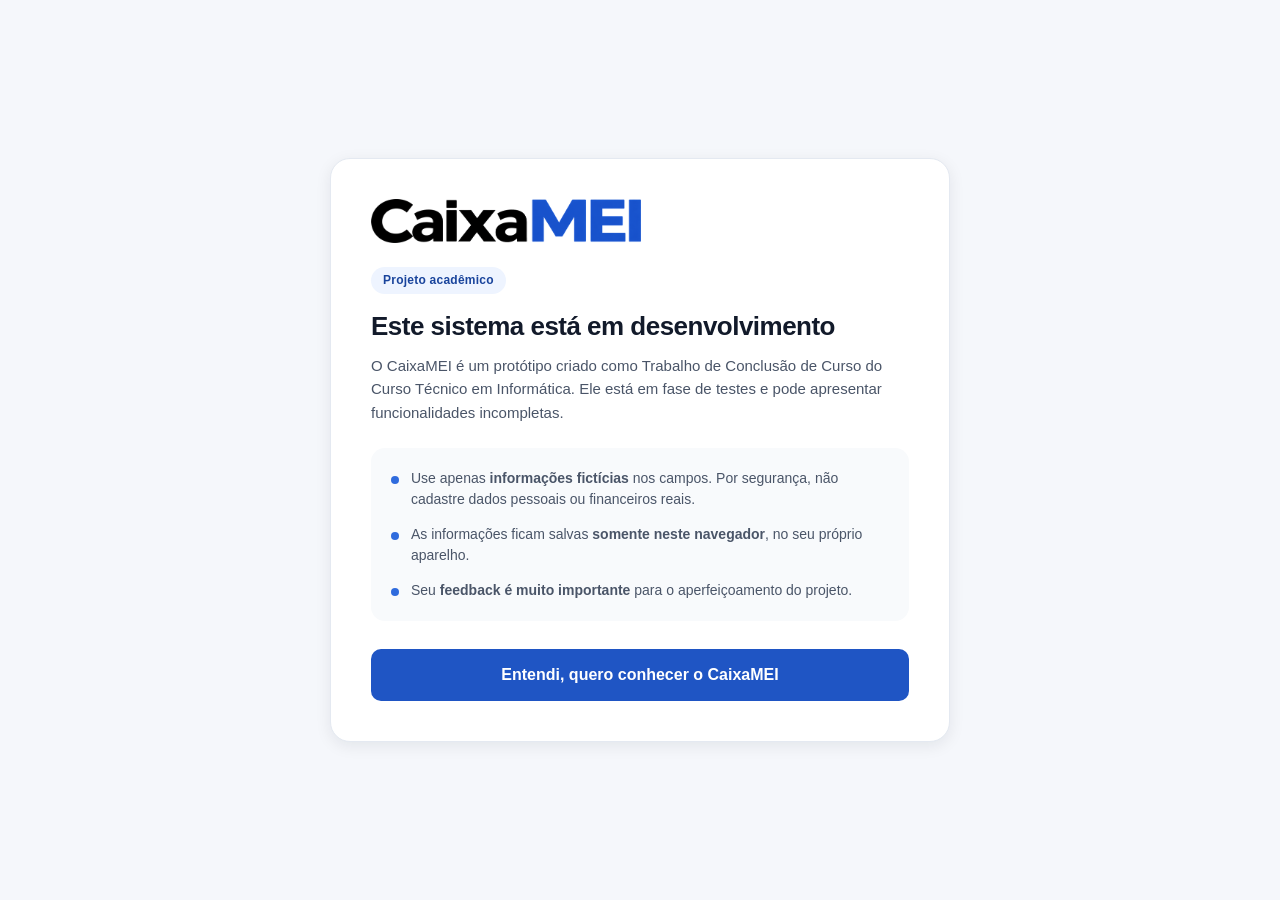
==== analises.html @ 07a28aeb "Adiciona historico, analises, obrigacoes, relatorios e configuracoes" ====
<!DOCTYPE html>
<html lang="pt-BR">
<head>
<meta charset="UTF-8">
<meta name="viewport" content="width=device-width, initial-scale=1">
<title>CaixaMEI | Análises</title>
<link rel="icon" type="image/png" href="assets/favicon.png">
<link rel="stylesheet" href="css/style.css">
</head>
<body class="sistema">

<!-- Fundo escuro que aparece atrás do menu no celular -->
<div class="fundo-menu" id="fundo-menu"></div>

<aside class="sidebar" id="sidebar">
  <img class="logo-sidebar" src="assets/logo-caixamei.png" alt="CaixaMEI">

  <nav class="nav">
      <a class="nav-item" href="inicio.html"><svg class="ico" viewBox="0 0 24 24"><path d="M4 11.5 12 5l8 6.5"/><path d="M6 10.5V19h12v-8.5"/></svg> Início</a>
      <a class="nav-item" href="fechar.html"><svg class="ico" viewBox="0 0 24 24"><rect x="4" y="5" width="16" height="15" rx="2"/><path d="M4 10h16M9 3v4M15 3v4"/><path d="m9.5 15 2 2 3.5-4"/></svg> Fechar o dia</a>
      <a class="nav-item" href="historico.html"><svg class="ico" viewBox="0 0 24 24"><path d="M4 6h16M4 12h16M4 18h10"/></svg> Histórico</a>
      <a class="nav-item ativo" href="analises.html"><svg class="ico" viewBox="0 0 24 24"><path d="M5 19V9M12 19V5M19 19v-6"/></svg> Análises</a>
      <a class="nav-item" href="obrigacoes.html"><svg class="ico" viewBox="0 0 24 24"><circle cx="12" cy="12" r="8"/><path d="M12 8v4.5l3 1.5"/></svg> Obrigações</a>
      <a class="nav-item" href="relatorios.html"><svg class="ico" viewBox="0 0 24 24"><path d="M7 4h7l4 4v12H7z"/><path d="M14 4v4h4M10 13h5M10 16h5"/></svg> Relatórios</a>
      <a class="nav-item" href="configuracoes.html"><svg class="ico" viewBox="0 0 24 24"><circle cx="12" cy="12" r="3"/><path d="M12 4v2M12 18v2M4 12h2M18 12h2M6.3 6.3l1.4 1.4M16.3 16.3l1.4 1.4M17.7 6.3l-1.4 1.4M7.7 16.3l-1.4 1.4"/></svg> Configurações</a>
  </nav>

  <div class="sidebar-rodape">
    <p class="sidebar-negocio" id="sidebar-negocio"></p>
    <p class="sidebar-legenda">Dados salvos neste navegador</p>
    <button class="link-botao" type="button" id="btn-sair">Sair da conta</button>
  </div>
</aside>

<div class="coluna">

  <header class="topo">
    <button class="icone-btn so-mobile" type="button" id="btn-menu" aria-label="Abrir menu">
      <svg class="ico" viewBox="0 0 24 24"><path d="M4 7h16M4 12h16M4 17h16"/></svg>
    </button>
    <div class="topo-info">
      <h1 class="topo-titulo">Análises</h1>
      <p class="topo-sub" id="topo-sub"></p>
    </div>
    <a class="btn btn-primario topo-cta" href="fechar.html">Fechar o dia</a>
  </header>

  <main class="main">

    <!-- Faixa que avisa quando os dados na tela são de demonstração -->
    <div class="faixa-demo nao-imprimir" id="faixa-demo">
      <span>Você está vendo <strong>dados de demonstração</strong>, criados pelo sistema para teste.</span>
      <button class="btn btn-sm btn-secundario" type="button" id="btn-remover-demo-faixa">
        Remover dados de demonstração
      </button>
    </div>

    <div id="conteudo-analises"></div>

  </main>
</div>

<nav class="barra-inferior">
    <a class="barra-item" href="inicio.html"><svg class="ico" viewBox="0 0 24 24"><path d="M4 11.5 12 5l8 6.5"/><path d="M6 10.5V19h12v-8.5"/></svg><span>Início</span></a>
    <a class="barra-item" href="fechar.html"><svg class="ico" viewBox="0 0 24 24"><rect x="4" y="5" width="16" height="15" rx="2"/><path d="M4 10h16M9 3v4M15 3v4"/><path d="m9.5 15 2 2 3.5-4"/></svg><span>Fechar</span></a>
    <a class="barra-item" href="historico.html"><svg class="ico" viewBox="0 0 24 24"><path d="M4 6h16M4 12h16M4 18h10"/></svg><span>Histórico</span></a>
    <a class="barra-item ativo" href="analises.html"><svg class="ico" viewBox="0 0 24 24"><path d="M5 19V9M12 19V5M19 19v-6"/></svg><span>Análises</span></a>
    <button class="barra-item" type="button" id="barra-mais"><svg class="ico" viewBox="0 0 24 24"><path d="M4 7h16M4 12h16M4 17h16"/></svg><span>Mais</span></button>
</nav>

<div class="avisos" id="avisos"></div>

<script src="js/funcoes.js"></script>
<script src="js/dados.js"></script>
<script src="js/calculos.js"></script>
<script src="js/componentes.js"></script>
<script src="js/menu.js"></script>
<script src="js/demonstracao.js"></script>
<script src="js/analises.js"></script>
</body>
</html>
---- css/style.css ----
/* CaixaMEI - folha de estilo única, usada por todas as telas.
   1. Variáveis   2. Básico   3. Componentes   4. Cadastro e login
   5. Apresentação   6. Layout do sistema   7. Telas internas
   8. Celular   9. Impressão */


/* 1. VARIÁVEIS ============================================================ */
:root {
  /* Azuis da marca */
  --azul-50:  #eef4ff;
  --azul-100: #dbe7ff;
  --azul-200: #bed2fd;
  --azul-300: #93b4fb;
  --azul-500: #2f6bdd;
  --azul-600: #1f55c4;
  --azul-700: #19449c;
  --azul-900: #112c63;

  /* Neutros */
  --branco: #ffffff;
  --fundo: #f5f7fb;
  --fundo-2: #f8fafc;
  --borda: #e4e9f1;
  --borda-forte: #cdd6e4;
  --texto: #121a2a;
  --texto-2: #4a5568;
  --texto-3: #74809a;

  /* Cores com significado */
  --positivo: #0a7b56;
  --positivo-fundo: #e7f6ef;
  --negativo: #b5341f;
  --negativo-fundo: #fdeceb;
  --atencao: #91590a;
  --atencao-fundo: #fdf3e2;
  --neutro-fundo: #eef1f6;

  /* Tipografia */
  --fonte: "Inter", -apple-system, BlinkMacSystemFont, "Segoe UI", Roboto,
           "Helvetica Neue", Arial, sans-serif;

  /* Arredondamento */
  --r-sm: 6px;
  --r-md: 10px;
  --r-lg: 14px;
  --r-xl: 20px;
  --r-full: 999px;

  /* Sombras */
  --sombra-1: 0 1px 2px rgba(18, 26, 42, .06);
  --sombra-2: 0 4px 16px rgba(18, 26, 42, .08);
  --sombra-3: 0 12px 40px rgba(18, 26, 42, .16);

  /* Medidas */
  --largura-sidebar: 248px;
  --altura-topo: 64px;
  --largura-conteudo: 1120px;
}


/* 2. ESTILOS BÁSICOS ====================================================== */
* {
  box-sizing: border-box;
}

body {
  margin: 0;
  background: var(--fundo);
  color: var(--texto);
  font-family: var(--fonte);
  font-size: 15px;
  line-height: 1.55;
  -webkit-font-smoothing: antialiased;
}

h1, h2, h3, h4, p, figure, blockquote {
  margin: 0;
}

ul, ol {
  margin: 0;
  padding: 0;
  list-style: none;
}

button, input, select, textarea {
  font-family: inherit;
  font-size: inherit;
  color: inherit;
}

a {
  color: var(--azul-600);
  text-decoration: none;
}

a:hover {
  text-decoration: underline;
}

svg.ico {
  width: 20px;
  height: 20px;
  fill: none;
  stroke: currentColor;
  stroke-width: 1.7;
  stroke-linecap: round;
  stroke-linejoin: round;
}

:focus-visible {
  outline: 2px solid var(--azul-500);
  outline-offset: 2px;
  border-radius: var(--r-sm);
}

/* Cada tela é um arquivo HTML separado. A classe do body diz qual é o tipo
   de página, porque o layout muda bastante entre elas. */

/* Aviso, cadastro, login e as duas perguntas iniciais */
body.centralizado {
  display: flex;
  justify-content: center;
  align-items: flex-start;
  min-height: 100vh;
  padding: 32px 16px;
}

/* Página de apresentação */
body.apresentacao {
  background: var(--branco);
}

/* Telas de dentro do sistema: menu lateral à esquerda e conteúdo à direita */
body.sistema {
  display: grid;
  grid-template-columns: var(--largura-sidebar) minmax(0, 1fr);
  min-height: 100vh;
}

/* O botão de menu só aparece em telas pequenas. */
.icone-btn.so-mobile {
  display: none;
}

/* Link de voltar no topo das telas iniciais */
.voltar {
  display: inline-flex;
  align-items: center;
  gap: 4px;
  margin-bottom: 20px;
  font-size: 14px;
  font-weight: 500;
  color: var(--texto-3);
}

.voltar:hover {
  color: var(--azul-600);
  text-decoration: none;
}

.voltar .ico {
  width: 18px;
  height: 18px;
}


/* 3. COMPONENTES ========================================================== */

/* --- Botões --- */
.btn {
  display: inline-flex;
  align-items: center;
  justify-content: center;
  gap: 8px;
  min-height: 44px;
  padding: 0 20px;
  border: 1px solid transparent;
  border-radius: var(--r-md);
  background: transparent;
  font-size: 15px;
  font-weight: 600;
  cursor: pointer;
  white-space: nowrap;
  transition: background 140ms ease, border-color 140ms ease, color 140ms ease;
}

.btn:hover {
  text-decoration: none;
}

.btn:disabled {
  opacity: .5;
  cursor: not-allowed;
}

.btn-primario {
  background: var(--azul-600);
  color: var(--branco);
}

.btn-primario:hover:not(:disabled) {
  background: var(--azul-700);
}

.btn-secundario {
  background: var(--branco);
  border-color: var(--borda-forte);
  color: var(--texto);
}

.btn-secundario:hover:not(:disabled) {
  background: var(--fundo-2);
  border-color: var(--texto-3);
}

.btn-sutil {
  color: var(--texto-2);
  padding: 0 12px;
}

.btn-sutil:hover:not(:disabled) {
  background: var(--neutro-fundo);
}

.btn-perigo {
  background: var(--negativo);
  color: var(--branco);
}

.btn-perigo:hover:not(:disabled) {
  filter: brightness(.93);
}

.btn-sm {
  min-height: 36px;
  padding: 0 14px;
  font-size: 13px;
}

.btn-grande {
  min-height: 52px;
  font-size: 16px;
}

.btn-bloco {
  width: 100%;
}

.icone-btn {
  display: inline-grid;
  place-items: center;
  width: 44px;
  height: 44px;
  border: 1px solid transparent;
  border-radius: var(--r-md);
  background: transparent;
  cursor: pointer;
  color: var(--texto-2);
}

.icone-btn:hover {
  background: var(--neutro-fundo);
}

.link-botao {
  border: 0;
  background: transparent;
  padding: 0;
  color: var(--azul-600);
  font-weight: 600;
  cursor: pointer;
  text-decoration: underline;
}

.acoes {
  display: flex;
  flex-wrap: wrap;
  gap: 8px;
}

.acoes-form {
  margin-top: 20px;
}

/* --- Campos de formulário --- */
.campo {
  display: flex;
  flex-direction: column;
  gap: 6px;
  margin-bottom: 16px;
}

.campo:last-child {
  margin-bottom: 0;
}

.campo-rotulo {
  font-size: 13px;
  font-weight: 500;
  color: var(--texto-2);
}

.campo-dica {
  font-size: 12px;
  color: var(--texto-3);
}

.campo-erro {
  font-size: 12px;
  color: var(--negativo);
  font-weight: 500;
  display: none;
}

.input, .select, .textarea {
  width: 100%;
  min-height: 44px;
  padding: 10px 12px;
  background: var(--branco);
  border: 1px solid var(--borda-forte);
  border-radius: var(--r-md);
  transition: border-color 140ms ease, box-shadow 140ms ease;
}

.input:hover, .select:hover, .textarea:hover {
  border-color: var(--texto-3);
}

.input:focus, .select:focus, .textarea:focus {
  outline: none;
  border-color: var(--azul-500);
  box-shadow: 0 0 0 3px var(--azul-100);
}

.input.errado {
  border-color: var(--negativo);
}

.input-moeda {
  font-weight: 600;
  font-size: 16px;
}

.textarea {
  min-height: 84px;
  resize: vertical;
}

.select {
  appearance: none;
  padding-right: 34px;
  background-image: url("data:image/svg+xml;charset=utf-8,%3Csvg xmlns='http://www.w3.org/2000/svg' viewBox='0 0 24 24' fill='none' stroke='%234a5568' stroke-width='1.8' stroke-linecap='round'%3E%3Cpath d='m6 9 6 6 6-6'/%3E%3C/svg%3E");
  background-repeat: no-repeat;
  background-position: right 10px center;
  background-size: 18px;
}

/* Campo com um botão por dentro, usado no olhinho da senha */
.campo-com-botao {
  position: relative;
}

.campo-com-botao .input {
  padding-right: 46px;
}

.btn-olho {
  position: absolute;
  right: 4px;
  top: 4px;
  display: grid;
  place-items: center;
  width: 36px;
  height: 36px;
  border: 0;
  border-radius: var(--r-sm);
  background: transparent;
  color: var(--texto-3);
  cursor: pointer;
}

.btn-olho:hover {
  background: var(--neutro-fundo);
  color: var(--texto-2);
}

.form-grid {
  display: grid;
  gap: 16px;
  grid-template-columns: repeat(auto-fit, minmax(210px, 1fr));
  margin-bottom: 16px;
}

.form-linha {
  display: grid;
  gap: 16px;
}

.divisor {
  border: 0;
  border-top: 1px solid var(--borda);
  margin: 20px 0;
}

/* --- Caixa de marcação --- */
.checkbox {
  display: flex;
  align-items: flex-start;
  gap: 10px;
  font-size: 14px;
  color: var(--texto-2);
  margin-bottom: 16px;
  cursor: pointer;
}

.checkbox input {
  width: 18px;
  height: 18px;
  margin: 2px 0 0;
  accent-color: var(--azul-600);
  cursor: pointer;
}

/* --- Opções em pílula (situação e clima) --- */
.opcoes {
  display: flex;
  flex-wrap: wrap;
  gap: 8px;
}

.opcao {
  position: relative;
  display: inline-flex;
}

.opcao input {
  position: absolute;
  inset: 0;
  margin: 0;
  opacity: 0;
  cursor: pointer;
}

.opcao span {
  display: inline-flex;
  align-items: center;
  min-height: 40px;
  padding: 0 16px;
  border: 1px solid var(--borda-forte);
  border-radius: var(--r-full);
  background: var(--branco);
  font-size: 13px;
  font-weight: 500;
  color: var(--texto-2);
  cursor: pointer;
  transition: all 140ms ease;
}

.opcao input:hover + span {
  border-color: var(--texto-3);
}

.opcao input:checked + span {
  background: var(--azul-50);
  border-color: var(--azul-500);
  color: var(--azul-700);
  font-weight: 600;
}

/* --- Dias da semana --- */
.dias-semana {
  display: flex;
  gap: 6px;
  flex-wrap: wrap;
}

/* Quando os dias não estão dentro de um .campo precisam de respiro em volta. */
.dias-semana-solto {
  justify-content: center;
  margin: 28px 0;
}

.dia-chip {
  position: relative;
  display: inline-flex;
}

.dia-chip input {
  position: absolute;
  inset: 0;
  margin: 0;
  opacity: 0;
  cursor: pointer;
}

.dia-chip span {
  display: grid;
  place-items: center;
  width: 44px;
  height: 44px;
  border: 1px solid var(--borda-forte);
  border-radius: var(--r-md);
  background: var(--branco);
  font-size: 13px;
  font-weight: 600;
  color: var(--texto-2);
  cursor: pointer;
  transition: all 140ms ease;
}

.dia-chip input:checked + span {
  background: var(--azul-600);
  border-color: var(--azul-600);
  color: var(--branco);
}

/* --- Cards --- */
.card {
  background: var(--branco);
  border: 1px solid var(--borda);
  border-radius: var(--r-lg);
  padding: 20px;
}

.card-compacto {
  padding: 16px;
}

.card-titulo {
  font-size: 15px;
  font-weight: 600;
  margin-bottom: 4px;
}

.card-legenda {
  font-size: 13px;
  color: var(--texto-3);
}

.grid {
  display: grid;
  gap: 16px;
}

.grid-kpis {
  grid-template-columns: repeat(auto-fit, minmax(190px, 1fr));
}

.grid-2 {
  grid-template-columns: repeat(auto-fit, minmax(300px, 1fr));
}

/* --- Indicadores (KPI) --- */
.kpi-rotulo {
  font-size: 13px;
  color: var(--texto-3);
  font-weight: 500;
}

.kpi-valor {
  font-size: 26px;
  font-weight: 600;
  letter-spacing: -.02em;
  line-height: 1.2;
}

.kpi-nota {
  font-size: 12px;
  color: var(--texto-3);
  margin-top: 2px;
}

.valor-positivo { color: var(--positivo); }
.valor-negativo { color: var(--negativo); }
.valor-destaque { color: var(--azul-700); }

/* --- Etiquetas de estado --- */
.badge {
  display: inline-flex;
  align-items: center;
  padding: 3px 10px;
  border-radius: var(--r-full);
  font-size: 12px;
  font-weight: 600;
  background: var(--neutro-fundo);
  color: var(--texto-2);
  white-space: nowrap;
}

.badge-azul { background: var(--azul-50); color: var(--azul-700); }
.badge-ok { background: var(--positivo-fundo); color: var(--positivo); }
.badge-atencao { background: var(--atencao-fundo); color: var(--atencao); }
.badge-erro { background: var(--negativo-fundo); color: var(--negativo); }

/* --- Avisos dentro das telas --- */
.alerta {
  padding: 16px;
  border: 1px solid var(--borda);
  border-radius: var(--r-md);
  background: var(--fundo-2);
  margin-bottom: 12px;
}

.alerta-titulo {
  font-size: 15px;
  font-weight: 600;
}

.alerta-texto {
  font-size: 13px;
  color: var(--texto-2);
  margin-top: 2px;
}

.alerta-acoes {
  margin-top: 12px;
}

.alerta-info { background: var(--azul-50); border-color: var(--azul-200); }
.alerta-atencao { background: var(--atencao-fundo); border-color: #f0dcb4; }
.alerta-ok { background: var(--positivo-fundo); border-color: #c3e6d6; }
.alerta-erro { background: var(--negativo-fundo); border-color: #f3c9c4; }

/* --- Barra de progresso --- */
.progresso {
  height: 10px;
  border-radius: var(--r-full);
  background: var(--neutro-fundo);
  overflow: hidden;
}

.progresso-trilha {
  height: 100%;
  border-radius: var(--r-full);
  background: var(--azul-500);
}

.progresso-trilha.atencao { background: var(--atencao); }
.progresso-trilha.critico { background: var(--negativo); }

.progresso-legenda {
  display: flex;
  justify-content: space-between;
  gap: 12px;
  font-size: 13px;
  color: var(--texto-3);
  margin-top: 8px;
}

/* --- Gráfico de barras feito com div --- */
.grafico {
  display: grid;
  gap: 12px;
}

.grafico-linha {
  display: grid;
  grid-template-columns: 155px minmax(0, 1fr) auto;
  align-items: center;
  gap: 12px;
}

.grafico-rotulo {
  font-size: 13px;
  color: var(--texto-2);
}

.grafico-trilho {
  display: block;
  height: 14px;
  background: var(--neutro-fundo);
  border-radius: var(--r-full);
}

.grafico-barra {
  display: block;
  height: 100%;
  border-radius: var(--r-full);
  background: var(--azul-300);
}

.grafico-barra.destaque {
  background: var(--azul-600);
}

.grafico-valor {
  font-size: 13px;
  font-weight: 600;
}

/* --- Lista de registros --- */
.lista {
  display: flex;
  flex-direction: column;
  gap: 12px;
}

.registro {
  display: grid;
  grid-template-columns: minmax(0, 1fr) auto;
  gap: 12px;
  padding: 16px;
  background: var(--branco);
  border: 1px solid var(--borda);
  border-radius: var(--r-md);
}

.registro-topo {
  display: flex;
  align-items: center;
  gap: 8px;
  flex-wrap: wrap;
  margin-bottom: 10px;
}

.registro-data {
  font-weight: 600;
}

.registro-numeros {
  display: flex;
  flex-wrap: wrap;
  gap: 8px 28px;
}

.registro-num dt {
  font-size: 12px;
  color: var(--texto-3);
}

.registro-num dd {
  margin: 0;
  font-weight: 600;
}

.registro-obs {
  font-size: 13px;
  color: var(--texto-2);
  margin-top: 10px;
  padding-top: 10px;
  border-top: 1px solid var(--borda);
}

/* --- Linhas de informação --- */
.linhas {
  display: grid;
  gap: 12px;
}

.linha-info {
  display: flex;
  justify-content: space-between;
  gap: 16px;
  padding-bottom: 12px;
  border-bottom: 1px solid var(--borda);
}

.linha-info:last-child {
  border-bottom: 0;
  padding-bottom: 0;
}

.linha-rotulo {
  font-size: 13px;
  color: var(--texto-2);
}

.linha-valor {
  font-weight: 600;
  text-align: right;
}

/* --- Tabela --- */
.tabela-wrap {
  overflow-x: auto;
}

.tabela {
  width: 100%;
  border-collapse: collapse;
  font-size: 13px;
}

.tabela th, .tabela td {
  padding: 10px 12px;
  text-align: left;
  border-bottom: 1px solid var(--borda);
  white-space: nowrap;
}

.tabela th {
  font-size: 12px;
  text-transform: uppercase;
  letter-spacing: .04em;
  color: var(--texto-3);
  font-weight: 600;
}

.tabela td.num, .tabela th.num {
  text-align: right;
}

.tabela tbody tr:last-child td {
  border-bottom: 0;
}

/* --- Estado vazio --- */
.vazio {
  display: grid;
  justify-items: center;
  gap: 12px;
  text-align: center;
  padding: 40px 16px;
  border: 1px dashed var(--borda-forte);
  border-radius: var(--r-lg);
  background: var(--branco);
}

.vazio-titulo {
  font-size: 16px;
  font-weight: 600;
}

.vazio-texto {
  font-size: 13px;
  color: var(--texto-3);
  max-width: 44ch;
}

/* --- Mensagens rápidas --- */
.avisos {
  position: fixed;
  z-index: 80;
  left: 50%;
  bottom: 24px;
  transform: translateX(-50%);
  display: flex;
  flex-direction: column;
  gap: 8px;
  width: min(420px, calc(100% - 32px));
}

.aviso-rapido {
  padding: 12px 16px;
  border-radius: var(--r-md);
  background: var(--texto);
  color: var(--branco);
  font-size: 13px;
  font-weight: 500;
  box-shadow: var(--sombra-2);
}

.aviso-rapido.ok { background: #0b5b42; }
.aviso-rapido.erro { background: #8f2a19; }

/* --- Selo --- */
.selo {
  display: inline-block;
  padding: 4px 12px;
  border-radius: var(--r-full);
  background: var(--azul-50);
  color: var(--azul-700);
  font-size: 12px;
  font-weight: 600;
  letter-spacing: .02em;
}


/* 4. AVISO, CADASTRO E LOGIN ============================================== */
.caixa-aviso, .caixa-form {
  width: 100%;
  max-width: 620px;
  margin: auto;
  background: var(--branco);
  border: 1px solid var(--borda);
  border-radius: var(--r-xl);
  box-shadow: var(--sombra-2);
  padding: 40px;
}

.caixa-form-estreita {
  max-width: 460px;
}

.logo-grande {
  height: 44px;
  width: auto;
  display: block;
  margin-bottom: 24px;
}

.logo-form {
  height: 34px;
  width: auto;
  display: block;
  margin: 0 auto 24px;
}

.titulo-aviso {
  font-size: 26px;
  font-weight: 700;
  letter-spacing: -.02em;
  line-height: 1.25;
  margin-top: 16px;
}

.texto-aviso {
  font-size: 15px;
  color: var(--texto-2);
  margin-top: 12px;
}

.lista-aviso {
  display: grid;
  gap: 14px;
  margin: 24px 0 28px;
  padding: 20px;
  background: var(--fundo-2);
  border-radius: var(--r-lg);
}

.lista-aviso li {
  display: flex;
  gap: 12px;
  font-size: 14px;
  color: var(--texto-2);
  line-height: 1.5;
}

.ponto-aviso {
  width: 8px;
  height: 8px;
  margin-top: 8px;
  border-radius: 50%;
  background: var(--azul-500);
  flex: none;
}

.titulo-form {
  font-size: 24px;
  font-weight: 700;
  letter-spacing: -.02em;
  text-align: center;
}

.texto-form {
  font-size: 14px;
  color: var(--texto-3);
  text-align: center;
  margin: 8px 0 28px;
}

.rodape-form {
  text-align: center;
  font-size: 14px;
  color: var(--texto-3);
  margin-top: 20px;
  padding-top: 20px;
  border-top: 1px solid var(--borda);
}

/* Indicador de passos */
.passos {
  display: flex;
  gap: 6px;
  margin-bottom: 24px;
}

.passo {
  height: 4px;
  flex: 1;
  border-radius: var(--r-full);
  background: var(--borda);
}

.passo.ativo {
  background: var(--azul-500);
}

/* Escolha em lista (termo dos atendimentos) */
.escolhas {
  display: grid;
  gap: 10px;
  margin: 24px 0 28px;
}

.escolha {
  position: relative;
  display: block;
}

.escolha input {
  position: absolute;
  inset: 0;
  margin: 0;
  opacity: 0;
  cursor: pointer;
}

.escolha span {
  display: block;
  padding: 14px 16px;
  border: 1px solid var(--borda-forte);
  border-radius: var(--r-md);
  background: var(--branco);
  cursor: pointer;
  transition: all 140ms ease;
}

.escolha strong {
  display: block;
  font-size: 15px;
}

.escolha em {
  display: block;
  font-size: 13px;
  color: var(--texto-3);
  font-style: normal;
  margin-top: 2px;
}

.escolha input:hover + span {
  border-color: var(--texto-3);
}

.escolha input:checked + span {
  background: var(--azul-50);
  border-color: var(--azul-500);
  box-shadow: 0 0 0 1px var(--azul-500);
}


/* 5. PÁGINA DE APRESENTAÇÃO =============================================== */
.lp-topo {
  display: flex;
  align-items: center;
  justify-content: space-between;
  gap: 16px;
  padding: 16px 32px;
  border-bottom: 1px solid var(--borda);
  position: sticky;
  top: 0;
  background: rgba(255, 255, 255, .92);
  backdrop-filter: blur(8px);
  z-index: 10;
}

.logo-topo {
  height: 28px;
  width: auto;
}

.lp-topo-acoes {
  display: flex;
  gap: 8px;
}

/* Chamada principal */
.lp-hero {
  display: grid;
  grid-template-columns: 1.05fr .95fr;
  gap: 56px;
  align-items: center;
  max-width: var(--largura-conteudo);
  margin: 0 auto;
  padding: 72px 32px 80px;
}

.lp-titulo {
  font-size: 44px;
  line-height: 1.1;
  font-weight: 700;
  letter-spacing: -.03em;
  margin: 20px 0 20px;
}

.lp-subtitulo {
  font-size: 18px;
  color: var(--texto-2);
  margin-bottom: 28px;
  max-width: 48ch;
}

.lp-nota {
  font-size: 13px;
  color: var(--texto-3);
  margin-top: 14px;
}

/* Miniatura do sistema */
.mini-app {
  background: var(--branco);
  border: 1px solid var(--borda);
  border-radius: var(--r-xl);
  box-shadow: var(--sombra-3);
  overflow: hidden;
}

.mini-topo {
  display: flex;
  gap: 6px;
  padding: 12px 16px;
  background: var(--fundo-2);
  border-bottom: 1px solid var(--borda);
}

.mini-ponto {
  width: 10px;
  height: 10px;
  border-radius: 50%;
  background: var(--borda-forte);
}

.mini-corpo {
  padding: 24px;
}

.mini-rotulo {
  font-size: 13px;
  color: var(--texto-3);
}

.mini-valor {
  font-size: 34px;
  font-weight: 700;
  letter-spacing: -.02em;
  color: var(--azul-700);
  margin-bottom: 18px;
}

.mini-linha {
  display: flex;
  justify-content: space-between;
  padding: 9px 0;
  border-bottom: 1px solid var(--borda);
  font-size: 14px;
  color: var(--texto-2);
}

.mini-barra {
  height: 10px;
  border-radius: var(--r-full);
  background: var(--neutro-fundo);
  margin-top: 20px;
  overflow: hidden;
}

.mini-barra span {
  display: block;
  height: 100%;
  border-radius: var(--r-full);
  background: var(--azul-500);
}

.mini-legenda {
  font-size: 12px;
  color: var(--texto-3);
  margin-top: 8px;
}

/* Seções */
.lp-secao {
  max-width: var(--largura-conteudo);
  margin: 0 auto;
  padding: 72px 32px;
}

.lp-secao-cinza {
  max-width: none;
  background: var(--fundo);
}

.lp-secao-cinza > * {
  max-width: var(--largura-conteudo);
  margin-left: auto;
  margin-right: auto;
}

.lp-secao-titulo {
  font-size: 32px;
  font-weight: 700;
  letter-spacing: -.02em;
  text-align: center;
}

.lp-secao-texto {
  font-size: 16px;
  color: var(--texto-2);
  text-align: center;
  margin: 12px auto 44px;
  max-width: 62ch;
}

/* Cards de benefício */
.lp-cards {
  display: grid;
  grid-template-columns: repeat(auto-fit, minmax(228px, 1fr));
  gap: 20px;
}

.lp-card {
  padding: 28px 24px;
  border: 1px solid var(--borda);
  border-radius: var(--r-lg);
  background: var(--branco);
}

.lp-card-icone {
  display: grid;
  place-items: center;
  width: 40px;
  height: 40px;
  border-radius: var(--r-md);
  background: var(--azul-50);
  color: var(--azul-700);
  font-weight: 700;
  font-size: 14px;
  margin-bottom: 16px;
}

.lp-card h3 {
  font-size: 16px;
  font-weight: 600;
  margin-bottom: 8px;
  line-height: 1.35;
}

.lp-card p {
  font-size: 14px;
  color: var(--texto-2);
}

/* Depoimentos */
.lp-depoimentos {
  display: grid;
  grid-template-columns: repeat(auto-fit, minmax(270px, 1fr));
  gap: 20px;
}

.lp-depoimento {
  padding: 28px 24px;
  background: var(--branco);
  border: 1px solid var(--borda);
  border-radius: var(--r-lg);
  display: flex;
  flex-direction: column;
  gap: 20px;
}

.lp-depoimento blockquote {
  font-size: 15px;
  color: var(--texto);
  line-height: 1.6;
  flex: 1;
}

.lp-depoimento figcaption {
  display: flex;
  align-items: center;
  gap: 12px;
  font-size: 13px;
  color: var(--texto-3);
  padding-top: 18px;
  border-top: 1px solid var(--borda);
}

.lp-depoimento figcaption strong {
  color: var(--texto);
}

.lp-avatar {
  display: grid;
  place-items: center;
  width: 38px;
  height: 38px;
  border-radius: 50%;
  background: var(--azul-600);
  color: var(--branco);
  font-weight: 700;
  flex: none;
}

.lp-aviso-depoimento {
  text-align: center;
  font-size: 12px;
  color: var(--texto-3);
  margin-top: 28px;
  font-style: italic;
}

/* Planos */
.lp-planos {
  display: grid;
  grid-template-columns: repeat(auto-fit, minmax(280px, 1fr));
  gap: 20px;
}

/* Os três blocos ficam com a mesma altura e o botão sempre no rodapé. */
.lp-plano {
  display: flex;
  flex-direction: column;
  padding: 32px 26px;
  border: 1px solid var(--borda);
  border-radius: var(--r-lg);
  background: var(--branco);
}

.lp-plano .btn {
  margin-top: auto;
}

.lp-plano-texto {
  font-size: 14px;
  color: var(--texto-3);
  margin: 22px 0 26px;
}

.lp-plano-destaque {
  border: 2px solid var(--azul-600);
  box-shadow: var(--sombra-2);
}

.lp-plano-selo {
  align-self: flex-start;
  padding: 3px 10px;
  border-radius: var(--r-full);
  background: var(--azul-600);
  color: var(--branco);
  font-size: 11px;
  font-weight: 700;
  letter-spacing: .04em;
  text-transform: uppercase;
  margin-bottom: 14px;
}

.lp-plano-selo-futuro {
  background: var(--neutro-fundo);
  color: var(--texto-3);
}

.lp-plano h3 {
  font-size: 20px;
  font-weight: 700;
}

.lp-preco {
  font-size: 34px;
  font-weight: 700;
  letter-spacing: -.02em;
  margin-top: 6px;
}

.lp-preco span {
  font-size: 15px;
  font-weight: 500;
  color: var(--texto-3);
}

.lp-preco-ano {
  font-size: 13px;
  color: var(--texto-3);
}

.lp-beneficios {
  display: grid;
  gap: 10px;
  margin: 22px 0 26px;
}

.lp-beneficios li {
  display: flex;
  gap: 10px;
  font-size: 14px;
  color: var(--texto-2);
  line-height: 1.45;
}

.lp-beneficios li::before {
  content: "✓";
  color: var(--positivo);
  font-weight: 700;
  flex: none;
}

/* Chamada final */
.lp-final {
  text-align: center;
  padding: 80px 32px;
  background: var(--azul-700);
  color: var(--branco);
}

.lp-final h2 {
  font-size: 32px;
  font-weight: 700;
  letter-spacing: -.02em;
}

.lp-final p {
  font-size: 17px;
  color: var(--azul-200);
  margin: 12px 0 28px;
}

.lp-final .btn {
  background: var(--branco);
  color: var(--azul-700);
  padding: 0 36px;
}

.lp-final .btn:hover {
  background: var(--azul-50);
}

.lp-rodape {
  padding: 36px 32px;
  text-align: center;
  font-size: 13px;
  color: var(--texto-3);
  border-top: 1px solid var(--borda);
}


/* 6. LAYOUT DO SISTEMA ==================================================== */
.sidebar {
  position: sticky;
  top: 0;
  align-self: start;
  height: 100vh;
  display: flex;
  flex-direction: column;
  gap: 24px;
  padding: 24px 16px;
  background: var(--branco);
  border-right: 1px solid var(--borda);
}

.logo-sidebar {
  height: 26px;
  width: auto;
  margin: 4px 8px 0;
  align-self: flex-start;
}

.nav {
  display: flex;
  flex-direction: column;
  gap: 2px;
}

.nav-item {
  display: flex;
  align-items: center;
  gap: 12px;
  width: 100%;
  padding: 10px 12px;
  border-radius: var(--r-md);
  color: var(--texto-2);
  font-weight: 500;
  transition: background 140ms ease, color 140ms ease;
}

.nav-item:hover {
  background: var(--fundo-2);
  color: var(--texto);
  text-decoration: none;
}

/* O ícone do item marcado fica um pouco mais grosso. */
.nav-item.ativo .ico {
  stroke-width: 2.1;
}

.nav-item.ativo {
  background: var(--azul-50);
  color: var(--azul-700);
  font-weight: 600;
}

.sidebar-rodape {
  margin-top: auto;
  padding: 12px;
  border-top: 1px solid var(--borda);
}

.sidebar-negocio {
  font-size: 13px;
  font-weight: 600;
  overflow-wrap: anywhere;
}

.sidebar-legenda {
  font-size: 12px;
  color: var(--texto-3);
  margin: 2px 0 8px;
}

.coluna {
  display: flex;
  flex-direction: column;
  min-width: 0;
}

.topo {
  position: sticky;
  top: 0;
  z-index: 20;
  display: flex;
  align-items: center;
  gap: 12px;
  min-height: var(--altura-topo);
  padding: 12px 24px;
  background: rgba(245, 247, 251, .92);
  backdrop-filter: blur(8px);
  border-bottom: 1px solid var(--borda);
}

.topo-info {
  min-width: 0;
  margin-right: auto;
}

.topo-titulo {
  font-size: 18px;
  font-weight: 600;
  letter-spacing: -.01em;
  line-height: 1.25;
}

.topo-sub {
  font-size: 13px;
  color: var(--texto-3);
}

.main {
  padding: 24px;
  max-width: var(--largura-conteudo);
  width: 100%;
}

.secao {
  margin-bottom: 32px;
}

.secao:last-child {
  margin-bottom: 0;
}

.secao-cabecalho {
  display: flex;
  align-items: flex-end;
  justify-content: space-between;
  gap: 12px;
  flex-wrap: wrap;
  margin-bottom: 16px;
}

.secao-titulo {
  font-size: 16px;
  font-weight: 600;
}

.secao-texto {
  font-size: 13px;
  color: var(--texto-3);
  margin-top: 2px;
}

/* Fundo escuro atrás do menu do celular */
.fundo-menu {
  display: none;
  position: fixed;
  inset: 0;
  z-index: 44;
  background: rgba(18, 26, 42, .45);
}

.barra-inferior {
  display: none;
}


/* 7. TELAS INTERNAS ======================================================= */

/* Faixa de dados de demonstração */
.faixa-demo {
  display: none;
  align-items: center;
  justify-content: space-between;
  gap: 12px;
  flex-wrap: wrap;
  padding: 10px 16px;
  background: var(--atencao-fundo);
  border: 1px solid #f0dcb4;
  border-radius: var(--r-md);
  margin-bottom: 20px;
  font-size: 13px;
  color: var(--atencao);
  font-weight: 500;
}

/* Destaque de fechar o dia */
.cta-fechar {
  display: flex;
  align-items: center;
  justify-content: space-between;
  gap: 16px;
  flex-wrap: wrap;
  padding: 20px;
  border-radius: var(--r-lg);
  background: var(--azul-700);
  color: var(--branco);
}

.cta-fechar h2 {
  font-size: 18px;
  font-weight: 600;
}

.cta-fechar p {
  font-size: 13px;
  color: var(--azul-200);
  margin-top: 2px;
}

.cta-fechar .btn {
  background: var(--branco);
  color: var(--azul-700);
}

.cta-fechar .btn:hover {
  background: var(--azul-50);
}

/* Resumo dentro do formulário de fechamento */
.resumo-fechamento {
  display: grid;
  grid-template-columns: repeat(auto-fit, minmax(160px, 1fr));
  gap: 16px;
  padding: 16px 20px;
  margin-top: 20px;
  background: var(--azul-50);
  border-radius: var(--r-md);
}

.resumo-rotulo {
  font-size: 13px;
  color: var(--azul-700);
  font-weight: 500;
}

.resumo-valor {
  font-size: 22px;
  font-weight: 700;
  color: var(--azul-900);
  letter-spacing: -.02em;
}

.filtros {
  display: grid;
  gap: 12px;
  grid-template-columns: repeat(auto-fit, minmax(160px, 1fr));
  align-items: end;
}

.filtros .campo {
  margin-bottom: 0;
}

/* Relatório */
.relatorio {
  background: var(--branco);
  border: 1px solid var(--borda);
  border-radius: var(--r-lg);
  padding: 32px;
}

.rel-cabecalho {
  display: flex;
  justify-content: space-between;
  gap: 16px;
  flex-wrap: wrap;
  padding-bottom: 16px;
  border-bottom: 2px solid var(--texto);
}

.rel-negocio {
  font-size: 18px;
  font-weight: 700;
}

.rel-meta {
  font-size: 13px;
  color: var(--texto-2);
}

.rel-bloco {
  margin-top: 28px;
}

.rel-bloco h3 {
  font-size: 13px;
  text-transform: uppercase;
  letter-spacing: .05em;
  color: var(--texto-3);
  margin-bottom: 12px;
}

.rel-rodape {
  margin-top: 32px;
  padding-top: 16px;
  border-top: 1px solid var(--borda);
  font-size: 12px;
  color: var(--texto-3);
}


/* 8. CELULAR E TABLET ===================================================== */
@media (max-width: 1023px) {
  .icone-btn.so-mobile {
    display: inline-grid;
  }

  body.sistema {
    grid-template-columns: minmax(0, 1fr);
  }

  /* No celular o menu lateral fica escondido. O JavaScript mostra e esconde
     trocando o display deste elemento. */
  .sidebar {
    display: none;
    position: fixed;
    top: 0;
    bottom: 0;
    left: 0;
    z-index: 45;
    width: 272px;
    max-width: 86vw;
    box-shadow: var(--sombra-3);
  }

  .topo {
    padding: 8px 16px;
  }

  .topo-cta {
    display: none;
  }

  .main {
    padding: 16px 16px 96px;
  }

  .barra-inferior {
    position: fixed;
    bottom: 0;
    left: 0;
    right: 0;
    z-index: 30;
    display: grid;
    grid-template-columns: repeat(5, 1fr);
    background: var(--branco);
    border-top: 1px solid var(--borda);
  }

  .barra-item {
    display: flex;
    flex-direction: column;
    align-items: center;
    gap: 3px;
    padding: 9px 2px;
    border: 0;
    background: transparent;
    cursor: pointer;
    font-size: 11px;
    font-weight: 500;
    color: var(--texto-3);
  }

  .barra-item:hover {
    text-decoration: none;
  }

  .barra-item.ativo {
    color: var(--azul-700);
    font-weight: 600;
  }

  .barra-item .ico {
    width: 22px;
    height: 22px;
  }

  .registro {
    grid-template-columns: minmax(0, 1fr);
  }

  .lp-hero {
    grid-template-columns: minmax(0, 1fr);
    gap: 44px;
    padding: 48px 20px 56px;
  }

  .lp-titulo {
    font-size: 34px;
  }

  .lp-secao {
    padding: 56px 20px;
  }

  .lp-secao-titulo {
    font-size: 26px;
  }

  .lp-topo {
    padding: 12px 20px;
  }

  .caixa-aviso, .caixa-form {
    padding: 28px 22px;
  }

  .relatorio {
    padding: 20px;
  }

  .avisos {
    bottom: 86px;
  }

  /* No celular o nome fica em cima e a barra embaixo. */
  .grafico-linha {
    grid-template-columns: minmax(0, 1fr) auto;
    gap: 6px 12px;
  }

  .grafico-rotulo {
    grid-column: 1 / -1;
  }
}

@media (max-width: 480px) {
  .lp-titulo {
    font-size: 28px;
  }

  .lp-subtitulo {
    font-size: 16px;
  }

  .titulo-aviso {
    font-size: 22px;
  }

  .kpi-valor {
    font-size: 22px;
  }

  .lp-topo-acoes .btn-sutil {
    display: none;
  }

  .acoes .btn {
    width: 100%;
  }
}


/* 9. IMPRESSÃO ============================================================ */
@media print {
  @page {
    margin: 14mm;
  }

  body {
    background: #fff;
    font-size: 11pt;
  }

  .sidebar,
  .topo,
  .barra-inferior,
  .avisos,
  .fundo-menu,
  .nao-imprimir {
    display: none !important;
  }

  body.sistema {
    display: block;
  }

  .main {
    padding: 0;
    max-width: none;
  }

  .relatorio {
    border: 0;
    padding: 0;
  }

  .card {
    border: 1px solid #ccc;
    break-inside: avoid;
  }

  /* Na tela a tabela rola para o lado; no papel ela precisa caber inteira. */
  .tabela-wrap {
    overflow: visible;
  }

  .tabela {
    font-size: 8.5pt;
  }

  .tabela th,
  .tabela td {
    padding: 4px 5px;
    white-space: normal;
  }
}
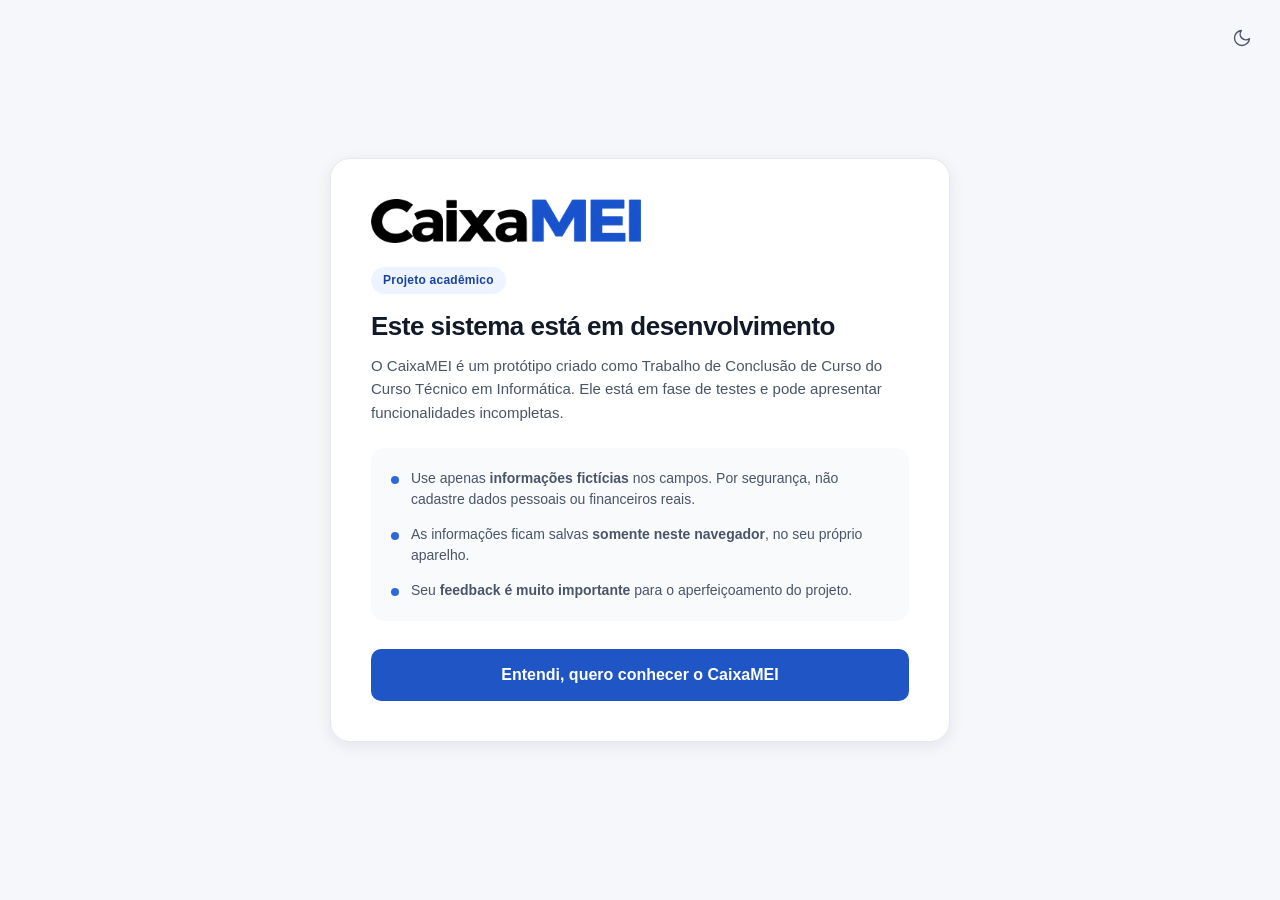
==== commit 6140f659: "Adiciona o modo escuro sugerido no teste com usuarios" ====
--- a/analises.html
+++ b/analises.html
@@ -42,6 +42,7 @@
       <h1 class="topo-titulo">Análises</h1>
       <p class="topo-sub" id="topo-sub"></p>
     </div>
+    <button class="icone-btn" type="button" id="btn-tema" aria-label="Ativar o modo escuro"></button>
     <a class="btn btn-primario topo-cta" href="fechar.html">Fechar o dia</a>
   </header>
 
@@ -70,6 +71,7 @@
 
 <div class="avisos" id="avisos"></div>
 
+<script src="js/tema.js"></script>
 <script src="js/funcoes.js"></script>
 <script src="js/dados.js"></script>
 <script src="js/calculos.js"></script>
--- a/css/style.css
+++ b/css/style.css
@@ -55,6 +55,118 @@
   --largura-sidebar: 248px;
   --altura-topo: 64px;
   --largura-conteudo: 1120px;
+}
+
+
+/* Modo escuro. O JavaScript põe a classe "escuro" no body e só com isso
+   todas as variáveis abaixo trocam de valor, mudando o sistema inteiro.
+   Os azuis quase não mudam, porque o texto branco em cima deles precisa
+   continuar legível. */
+body.escuro {
+  --azul-50:  #17213a;
+  --azul-100: #1e2c4b;
+  --azul-200: #2a3e66;
+  --azul-300: #41619f;
+  --azul-500: #4b82e8;
+  --azul-600: #3a6fd8;
+  --azul-700: #5b91f0;
+  --azul-900: #cfdffb;
+
+  --branco: #171c28;
+  --fundo: #0f131d;
+  --fundo-2: #1c2230;
+  --borda: #2b3445;
+  --borda-forte: #3d4859;
+  --texto: #e9edf5;
+  --texto-2: #b4bdcd;
+  --texto-3: #8893a7;
+
+  --positivo: #49c79b;
+  --positivo-fundo: #10332a;
+  --negativo: #f08a7e;
+  --negativo-fundo: #3a1d19;
+  --atencao: #e5b366;
+  --atencao-fundo: #3a2c13;
+  --neutro-fundo: #222a3a;
+
+  --sombra-1: 0 1px 2px rgba(0, 0, 0, .45);
+  --sombra-2: 0 4px 16px rgba(0, 0, 0, .5);
+  --sombra-3: 0 12px 40px rgba(0, 0, 0, .6);
+}
+
+/* Nestes lugares o texto fica em cima de uma cor forte, então continua
+   branco nos dois modos. */
+body.escuro .btn-primario,
+body.escuro .btn-perigo,
+body.escuro .dia-chip input:checked + span,
+body.escuro .aviso-rapido,
+body.escuro .lp-avatar,
+body.escuro .lp-plano-selo,
+body.escuro .lp-final,
+body.escuro .cta-fechar {
+  color: #ffffff;
+}
+
+/* A logo é escrita em preto e azul, então no escuro ela fica branca. */
+body.escuro .logo-grande,
+body.escuro .logo-form,
+body.escuro .logo-topo,
+body.escuro .logo-sidebar {
+  filter: brightness(0) invert(1);
+}
+
+/* Barras de topo que ficam coladas na tela e usam fundo transparente. */
+body.escuro .lp-topo {
+  background: rgba(23, 28, 40, .92);
+}
+
+body.escuro .topo {
+  background: rgba(15, 19, 29, .92);
+}
+
+body.escuro .alerta-atencao,
+body.escuro .faixa-demo {
+  border-color: #4d3c18;
+}
+
+body.escuro .alerta-ok {
+  border-color: #1d4c3c;
+}
+
+body.escuro .alerta-erro {
+  border-color: #552b25;
+}
+
+/* As duas faixas azuis grandes ficam em um azul mais fundo no modo escuro,
+   senão o texto branco em cima delas perde a leitura. */
+body.escuro .lp-final,
+body.escuro .cta-fechar {
+  background: #1f4596;
+}
+
+body.escuro .cta-fechar p {
+  color: #bfd3f7;
+}
+
+body.escuro .lp-final .btn,
+body.escuro .cta-fechar .btn {
+  background: #ffffff;
+  color: #17336b;
+}
+
+body.escuro .lp-final .btn:hover,
+body.escuro .cta-fechar .btn:hover {
+  background: #dbe7ff;
+}
+
+/* Botão do tema nas telas que não têm barra de topo. */
+.btn-tema-solto {
+  position: fixed;
+  top: 16px;
+  right: 16px;
+  z-index: 30;
+  background: var(--branco);
+  border: 1px solid var(--borda);
 }
 
 
